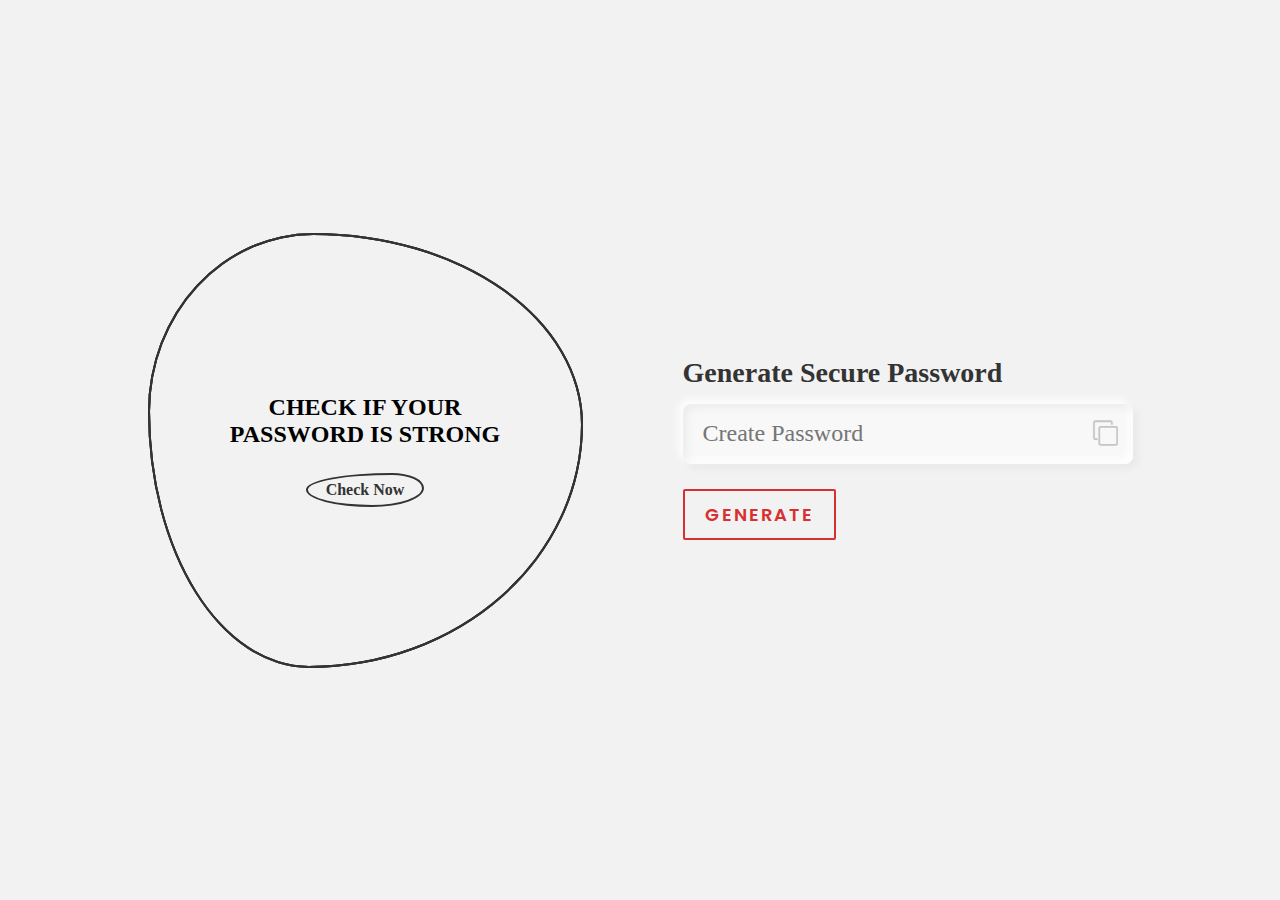
==== index.html @ 1aa632a5 "Add files via upload" ====
<!DOCTYPE html>
<html lang="en">
<head>
	<meta charset="UTF-8">
	<meta name="viewport" content="width=device-width, initial-scale=1.0">
	<title>Strong Password Gnerator</title>
	<link rel="stylesheet" href="https://cdnjs.cloudflare.com/ajax/libs/font-awesome/4.7.0/css/font-awesome.css">
	<link rel="stylesheet" href="style.css">
</head>
<body>
	<section class="one">
		<div class="square">
			<span></span>
			<span></span>
			<span></span>
			<div class="textbox">
				<h2>Check if your password is strong</h2>
				<a href="strengthpass.html" target="_blank">Check Now</a>
				
			</div>
		</div>

		<div class="inputbox">
			<h2>Generate Secure Password</h2>
			<input type="text" name="" placeholder="Create Password" id="password">
			<div class="copy" onclick="copyPassword();"><i class="fa fa-clone icon" aria-hidden="true"></i><span class="title">Copy Password</span></div>	
			<a id="btn" onclick="getPassword();"><span class="cricle"></span>Generate</a>
		</div>
		<div class="alertBox"></div>

	</section>

		
	





	<script src="https://code.jquery.com/jquery-3.6.0.min.js"></script>
	<script src="btn.js" type="text/javascript"></script>
	<script src="scripts.js" type="text/javascript"></script>
	
	
</body>
</html>
---- style.css ----
@import url('https://fonts.googleapis.com/css2?family=Poppins:ital,wght@0,100;0,200;0,300;0,400;0,500;0,600;0,700;0,800;0,900;1,500&display=swap');

*{
	margin: 0;
	padding: 0;
	box-sizing: border-box;
	
}
body
{
	background: #f2f2f2;
}
.one
{
	display: flex;
	justify-content: center;
	align-items: center;
	min-height: 100vh;
}

.square 
{
	position: relative;
	width: 435px;
	height: 435px;
	display: flex;
	align-items: center;
	justify-content: center;

}

.square span:nth-child(1)
{
	position: absolute;
	top: 0;
	left: 0;
	width: 100%;
	height: 100%;
	transition: 0.5s;
	border: 2px solid #333;
	border-radius: 38% 62% 63% 37% / 41% 44% 56% 59%;
	animation: animate 6s linear infinite;

}

.square:hover span:nth-child(1)
{
	border: none;
	background: rgba(0, 0, 255, 0.8);
}

.square span:nth-child(2)
{
	position: absolute;
	top: 0;
	left: 0;
	width: 100%;
	height: 100%;
	transition: 0.5s;
	border: 2px solid #333;
	border-radius: 38% 62% 63% 37% / 41% 44% 56% 59%;
	animation: animate 4s linear infinite;

}

.square:hover span:nth-child(2)
{
	border: none;
	background: rgba(0, 0, 255, 0.8);
}

.square span:nth-child(3)
{
	position: absolute;
	top: 0;
	left: 0;
	width: 100%;
	height: 100%;
	transition: 0.5s;
	border: 2px solid #333;
	border-radius: 38% 62% 63% 37% / 41% 44% 56% 59%;
	animation: animatetwo 10s linear infinite;

}

.square:hover span:nth-child(3)
{
	border: none;
	background: rgba(0, 0, 255, 0.8);
}

@keyframes animate
{
	0%
	{
		transform: rotate(0deg);
	}
	100%
	{
		transform: rotate(360deg);
	}

}

@keyframes animatetwo
{
	0%
	{
		transform: rotate(360deg);
	}
	100%
	{
		transform: rotate(0deg);
	}

}

.textbox
{
	position: relative;
	padding: 40px 60px;
	text-align: center;
	z-index: 1000;
	transition: 0.5s;
	font-family: tahoma;

}
.textbox h2
{
	text-transform: uppercase;
	margin-bottom: 15px;

}

.textbox a
{
	position: relative;
	display: inline-block;
	margin-top: 10px;
	padding: 6px 18px;
	border: 2px solid #333;
	color: #333;
	font-weight: 600;
	text-decoration: none;
	border-radius: 73% 27% 44% 56% / 49% 44% 56% 51%;

}

.square:hover .textbox
{
	color: #fff;

}

.square:hover a
{
	color: #fff;
	border-color: #fff;
}

.square a:hover 
{
	color: #333;
	background: #fff;
}

.inputbox h2
{
	font-size: 28px;
	color: #333;
}

.inputbox
{
	position: relative;
	width: 450px;
	margin-left: 100px;
	font-family: consolas;
}

.inputbox input 
{
	position: relative;
	width: 100%;
	height: 60px;
	border: none;
	margin: 15px 0 20px;
	background: #f8f8f8;
	padding: 0 20px;
	outline: none;
	border-radius: 8px;
	box-sizing: border-box;
	font-size: 24px;
	font-family: consolas;
	letter-spacing: 4px;
	color: #333;
	box-shadow: -4px -4px 10px rgba(255,255,255,1),
		inset 4px 4px 10px rgba(0,0,0,0.05),
		inset -4px -4px 10px rgba(255,255,255,1),
		4px 4px 10px rgba(0,0,0,0.05);

}

.inputbox input::placeholder
{
	letter-spacing: 0px;
} 

.inputbox .copy .icon
{
	font-size: 25px;
	opacity: 0.2;
	
}

.copy .icon:hover
{
	opacity: 1;
}

.inputbox .copy .title
{
	font-family: poppins;
	color: #0984e3;
	position: absolute;
	left: 70px;
	background: #fff;
	border-radius: 6px;
	width: 150px;
	padding: 8px 15px;
	transform: translateY(-15%) translateX(0px);
	box-shadow: 0 5px 15px rgba(0,0,0,0.1);
	transition: 0.5s;
	visibility: hidden;
	opacity: 0; 
}

.inputbox .copy:hover .title
{
	visibility: visible;
	opacity: 1;
}

.inputbox .copy .title::before
{
	content: '';
	position: absolute;
	width: 12px;
	height: 12px;
	top: 48%;
	left: -8px;
	background: #fff;
	transform: rotate(45deg) translateY(-30%);
}


.inputbox #btn 
{
	position: relative;
	color: #d63031;
	font-size: 18px;
	font-family: poppins;
	font-weight: 600;	
	text-decoration: none;
	text-transform: uppercase;
	padding: 10px 20px;
	letter-spacing: 2px;
	cursor: pointer;
	border: 2px solid #d63031;
	border-radius: 2px;
	display: inline-block;
	overflow: hidden;
	transition: 0.5s;
    margin-top: 5px;
	justify-content: center;

	
}

.inputbox #btn:hover
{
	color: #fff;
}

.inputbox #btn span 
{
	position: absolute;
	display: block;
	width: 0px;
	height: 0px;
	border-radius: 50%;
	background: #d63031;
	transform: translate(-50%, -50%);
	transition: width 0.5s, height 0.5s;
	z-index: -1;
}

.inputbox #btn:hover span 
{
	width: 480px;
	height: 480px;
}

.copy 
{
	position: absolute;
	top: 64px;
	right: 15px;
	cursor: pointer;
	
}



.alertBox 
{
	position: fixed;
	top: 0;
	left: 0;
	width: 100%;
	height: 100vh;
	background: #4834d4;
	color: #fff;
	text-align: center;
	font-size: 4em;
	font-family: poppins;
	display: none;
	z-index: 1000;
}

.alertBox.active 
{
	display: flex;
	justify-content: center;
	align-items: center;
} 

.two 
{
	font-family: poppins;
	min-height: 70vh;
	display: grid;
	text-align: center;
	align-items: center;
	justify-content: center;
	margin-top: 50px;
	
}

.two .container
{
	width: 450px;
	background: #fff;
	padding: 20px 30px;
	margin-top: 50px;
	margin-bottom: 50px;
	border-radius: 5px;
	box-shadow: 0 0 15px rgba(0,0,0,0.2);

}

.two .container h2
{
	
	line-height: 33px;

}

.two .container form
{
	margin: 20px 5px 10px 5px;
}

.container form .field 
{
	height: 45px;
	width: 100%;
	display: flex;
	position: relative;
}

.container form .field input
{
	height: 100%;
	width: 100%;
	border: 1.5px solid lightgrey;
	outline: none;
	padding-left: 15px;
	font-size: 17px;
	transition: all 0.3s;
	border-radius: 5px;


}

.container form .field input:focus
{
	border-color: #27a360;
	box-shadow: inset 0 0 3px #2fd072;

}

.container form .field .showBtn
{
	position: absolute;
	right: 10px;
	top: 50%;
	cursor: pointer;
	font-size: 15px;
	font-weight: 600;
	transform: translateY(-50%);
	text-transform: uppercase;
}

.container form .indicator
{
	height: 10px;
	display: flex;
	align-items: center;
	justify-content: space-between;
	margin: 10px 0;
	display: none;

}

.container form .indicator span
{
	width: 100%;
	height: 100%;
	background: lightgrey;
	border-radius: 5px;
	position: relative;
}

.container form .indicator span.medium
{
	margin: 0 3px;
}

.container form .indicator span.activate:before
{
	content: '';
	position: absolute;
	top: 0;
	left: 0;
	width: 100%;
	height: 100%;
	border-radius: 5px;

}

.container form .indicator span.weak:before
{
	background-color: #ee5253; 
}

.container form .indicator span.medium:before
{
	background-color: #ff9f43; 
}

.container form .indicator span.strong:before
{
	background-color: #10ac84; 
}

.container form .text
{
	font-size: 20px;
	font-weight: 500px;
	margin-bottom: -10px;
	display: none;
}


.container form .text.weak
{
	color: #ee5253;
}


.container form .text.medium
{
	color: #ff9f43;
}


.container form .text.strong
{
	color: #10ac84;
}
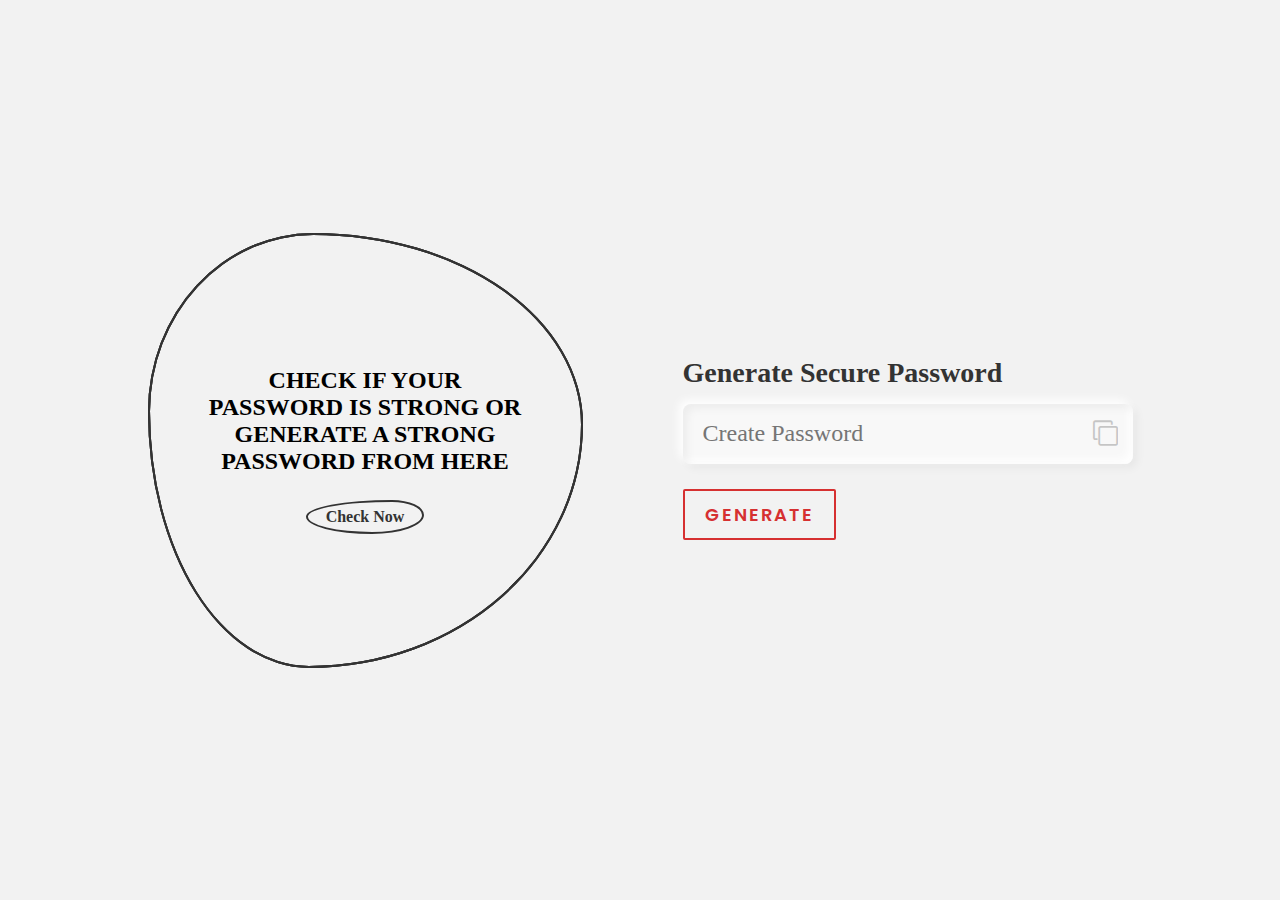
==== commit 5067393f: "Update index.html" ====
--- a/index.html
+++ b/index.html
@@ -14,7 +14,7 @@
 			<span></span>
 			<span></span>
 			<div class="textbox">
-				<h2>Check if your password is strong</h2>
+				<h2>Check if your password is strong or generate a strong password from here</h2>
 				<a href="strengthpass.html" target="_blank">Check Now</a>
 				
 			</div>
@@ -43,4 +43,4 @@
 	
 	
 </body>
-</html>+</html>
